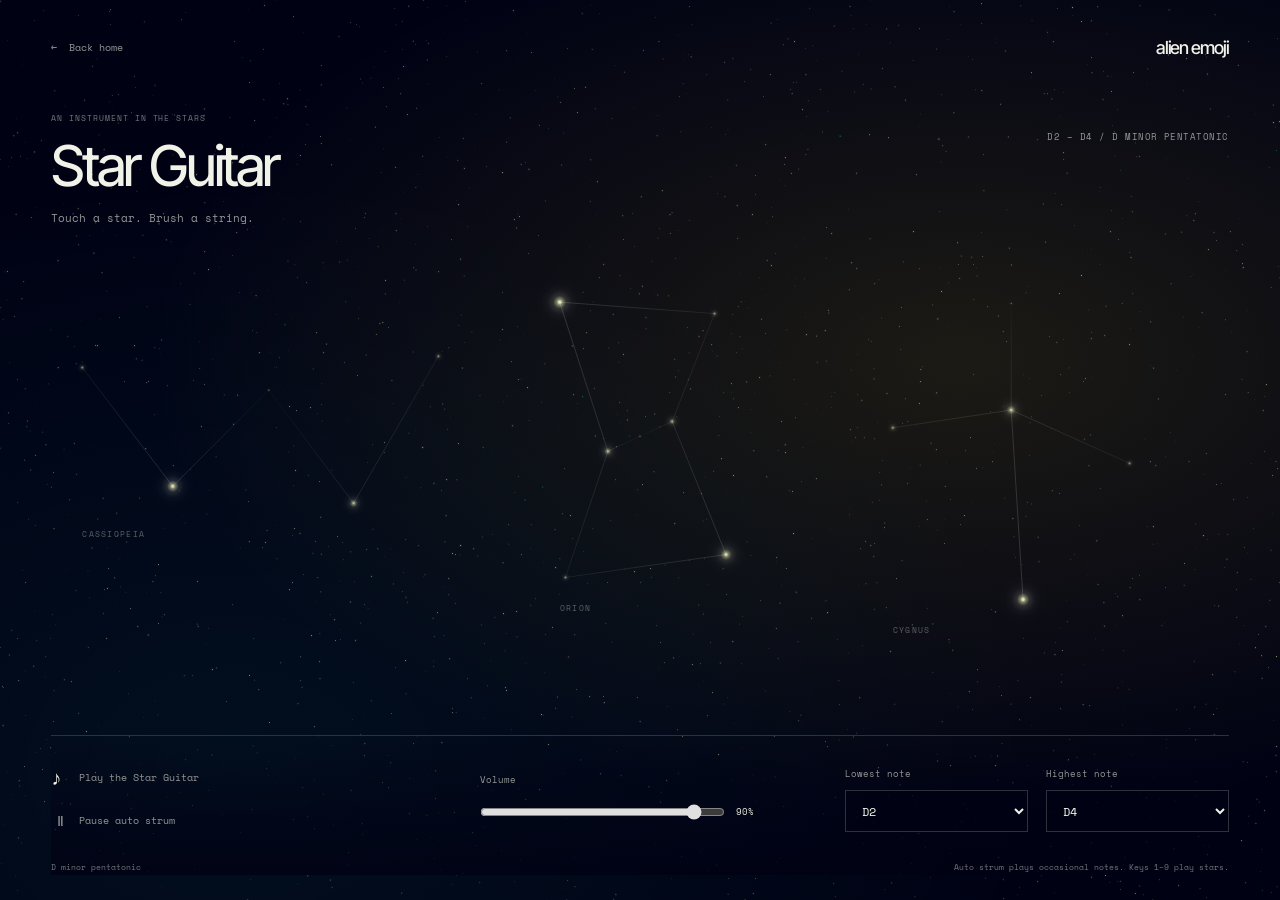
==== star-guitar/index.html @ 74ceb411 "Star Guitar dedicated page, streamlined console, D2–D4 default range - Add static /star-guitar/ inst" ====
<!doctype html>
<html lang="en" class="guitar-route">
<head>
<base href="../">
<meta charset="utf-8">
<meta name="viewport" content="width=device-width,initial-scale=1">
<meta name="theme-color" content="#101611">
<title>Star Guitar — Alien Emoji</title>
<meta name="description" content="An instrument in the stars. Play constellations, brush strings, and make ambient music with the Alien Emoji Star Guitar.">
<link rel="preconnect" href="https://fonts.googleapis.com">
<link rel="preconnect" href="https://fonts.gstatic.com" crossorigin>
<link href="https://fonts.googleapis.com/css2?family=IBM+Plex+Mono:wght@400;500&family=Space+Mono:wght@400&family=Inter+Tight:wght@400;450;500;600;650;700&family=JetBrains+Mono:wght@400;500&display=swap" rel="stylesheet">
<link rel="icon" href="assets/alienemoji-logo.ico">
<link rel="stylesheet" href="styles.css">
<link rel="stylesheet" href="dynamic.css">
<script src="dynamic.js" defer></script>
<link rel="stylesheet" href="star-guitar.css?v=20261025">
<script type="module" src="star-guitar.mjs?v=20261025"></script>
</head>
<body data-page="home">
<div id="site-nav"></div>
<main id="main">
<section class="hero-stage" aria-labelledby="hero-title">
  <canvas class="star-field" aria-hidden="true"></canvas>
  <div class="shell hero-content-new">
    <h1 class="hero-title" id="hero-title">Building the<br>next generation<br>of <span>audio<br class="desktop-break"> experiences.</span></h1>
  </div>
  <div class="hero-bottom">
    <a class="scroll-link" href="#products" aria-label="Scroll to projects"><span class="circle-arrow" aria-hidden="true">↓</span></a>
  </div>
</section>
<section class="work-section" id="products" aria-labelledby="products-title">
  <div class="shell">
    <div class="work-heading reveal"><div><div class="section-kicker micro">01 / Projects</div><h2 id="products-title">Birdsong Forest</h2></div></div>
    <div class="product-carousel reveal" role="region" aria-roledescription="carousel" aria-label="Projects" tabindex="0">
      <div class="product-slides" id="product-slides">
        <article class="product-slide" role="group" aria-roledescription="slide" aria-label="1 of 4: Birdsong Forest" data-title="Birdsong Forest">
          <a class="project-cover cover-birdsong" href="birdsong.html" aria-label="Explore Birdsong Forest"><img src="assets/birdsong-shot-2.png" width="3360" height="2100" alt="A robin perched on a branch in Birdsong Forest’s sunlit woodland" loading="lazy"><span class="project-tag micro">Spatial audio experience / macOS</span><span class="project-arrow" aria-hidden="true">↗</span></a>
          <div class="project-info"><div><p>Listen, follow, and find. An immersive bird-finding experience guided by spatial sound.</p></div><a class="text-link" href="birdsong.html">Explore the forest <span aria-hidden="true">↗</span></a></div>
        </article>
        <article class="product-slide" role="group" aria-roledescription="slide" aria-label="2 of 4: Sleepy Aliens" data-title="Sleepy Aliens">
          <a class="project-cover cover-sleepy" href="sleepy-aliens.html" aria-label="Explore Sleepy Aliens"><img src="assets/sleepy-banner.jpg" alt="A sleeping cow floating in a glowing UFO beam" loading="lazy"><span class="project-tag micro">Ambient lullaby maker / iOS</span><span class="project-arrow" aria-hidden="true">↗</span></a>
          <div class="project-info"><div><p>Make a little space for calm. Lift friendly animals into a glowing UFO beam and compose evolving, ambient music.</p></div><a class="text-link" href="sleepy-aliens.html">Meet the aliens <span aria-hidden="true">↗</span></a></div>
        </article>
        <article class="product-slide" role="group" aria-roledescription="slide" aria-label="3 of 4: Unity ADM Recorder" data-title="Unity ADM Recorder">
          <a class="project-cover cover-adm" href="https://github.com/amaribrahim/unity-adm-recorder" target="_blank" rel="noopener" aria-label="Explore Unity ADM Recorder on GitHub (opens in a new tab)"><img src="assets/unity-adm-recorder.png" width="2820" height="1768" alt="Audio objects positioned in a three-dimensional Unity scene" loading="lazy"><span class="project-tag micro">Unity tool / Working prototype</span><span class="project-arrow" aria-hidden="true">↗</span></a>
          <div class="project-info"><div><p>Capture audio-object movement in Unity, then combine it with your stems to create an ADM BWF file for spatial audio workflows.</p></div><a class="text-link" href="https://github.com/amaribrahim/unity-adm-recorder" target="_blank" rel="noopener">Explore on GitHub <span aria-hidden="true">↗</span></a></div>
        </article>
        <article class="product-slide" role="group" aria-roledescription="slide" aria-label="4 of 4: Serenity Bird Engine" data-title="Serenity Bird Engine">
          <div class="project-cover cover-serenity">
            <div class="development-copy"><div class="section-kicker micro">In the lab / In development</div><h3>Go birding<br>in <span>sound.</span></h3><p>Listen to birds in ever-evolving natural soundscapes. Explore different destinations and discover birds you’re likely to encounter in North America.</p><div class="development-tags"><span>Multiple destinations</span><span>North American birds</span><span>Habitats informed by nature</span></div></div>
            <div class="listening-field" role="img" aria-label="Illustration of a listener surrounded by sparrow, robin, stream and cricket sounds"><div class="field-ring"></div><div class="field-ring"></div><div class="field-ring"></div><div class="field-cross"></div><div class="field-sweep"></div><div class="listener" aria-hidden="true">⌖</div><div class="field-source" style="left:28%;top:21%">Sparrow<small>18 m / NE</small></div><div class="field-source" style="left:71%;top:35%">Robin<small>24 m / E</small></div><div class="field-source" style="left:64%;top:74%">Stream<small>31 m / SE</small></div><div class="field-source" style="left:16%;top:64%">Cricket<small>6 m / SW</small></div><div class="field-caption micro"><span>Listener field</span><span>Illustration / Not live audio</span></div></div>
          </div>
          <div class="project-info"><div><p>Built on Serenity Engine, developed from the technology and design discoveries behind Birdsong.</p></div><span class="project-status micro">In development</span></div>
        </article>
      </div>
      <div class="carousel-controls" hidden><span class="carousel-status micro" aria-live="polite" aria-atomic="true">01 / 04</span><div class="carousel-pagination" aria-label="Choose a project"><button type="button" data-slide="0" aria-label="Show Birdsong Forest" aria-current="true"></button><button type="button" data-slide="1" aria-label="Show Sleepy Aliens"></button><button type="button" data-slide="2" aria-label="Show Unity ADM Recorder"></button><button type="button" data-slide="3" aria-label="Show Serenity Bird Engine"></button></div></div>
    </div>
  </div>
</section>
<section class="services-section" id="services" aria-labelledby="services-title">
  <div class="shell"><div class="section-kicker micro reveal">02 / Services</div><div class="services-grid"><h2 class="reveal" id="services-title">Building custom audio solutions for indies.</h2><div class="services-copy reveal"><p>We build bespoke audio tools and interactive sound systems with game developers and publishers.</p><p class="services-support">Great sound that matches your creative vision.</p><div class="services-line"><span>Audio production &amp; development</span><span aria-hidden="true">01</span></div><div class="services-line"><span>Game sound</span><span aria-hidden="true">02</span></div><div class="services-line"><span>Tools &amp; interactive audio systems</span><span aria-hidden="true">03</span></div><a class="text-link" href="mailto:amar@alienemoji.com">Tell us what you’re building <span aria-hidden="true">↗</span></a></div></div></div>
</section>
<section class="intro-section" id="about" aria-labelledby="about-title">
  <div class="shell"><div class="section-kicker micro reveal">03 / About</div><div class="intro-grid"><h2 class="statement reveal" id="about-title">About us</h2><div class="intro-copy reveal"><p>Alien Emoji is an audio studio led by Amar Ibrahim. With 20 years across audio production, game sound and interactive systems, we connect the technical to the creative.</p><p>Our products are a place to experiment. Our collaborations bring the same curiosity to the worlds you build.</p><a class="text-link" href="https://www.linkedin.com/in/amaribrahim" target="_blank" rel="noopener">Meet Amar <span aria-hidden="true">↗</span></a></div></div></div>
</section>
<section class="contact-new" id="contact" aria-labelledby="contact-title">
  <div class="shell"><div class="contact-top reveal"><div class="section-kicker micro">Have something in mind?</div><p>Tell us about the world you’re building and where sound fits in.</p></div><h2 id="contact-title"><a class="contact-link reveal" href="mailto:amar@alienemoji.com"><span>Say hello.</span><span class="contact-arrow" aria-hidden="true">↗</span></a></h2><a class="contact-email" href="mailto:amar@alienemoji.com">amar@alienemoji.com</a></div>
</section>
</main>
<div id="site-footer"></div>
</body>
</html>
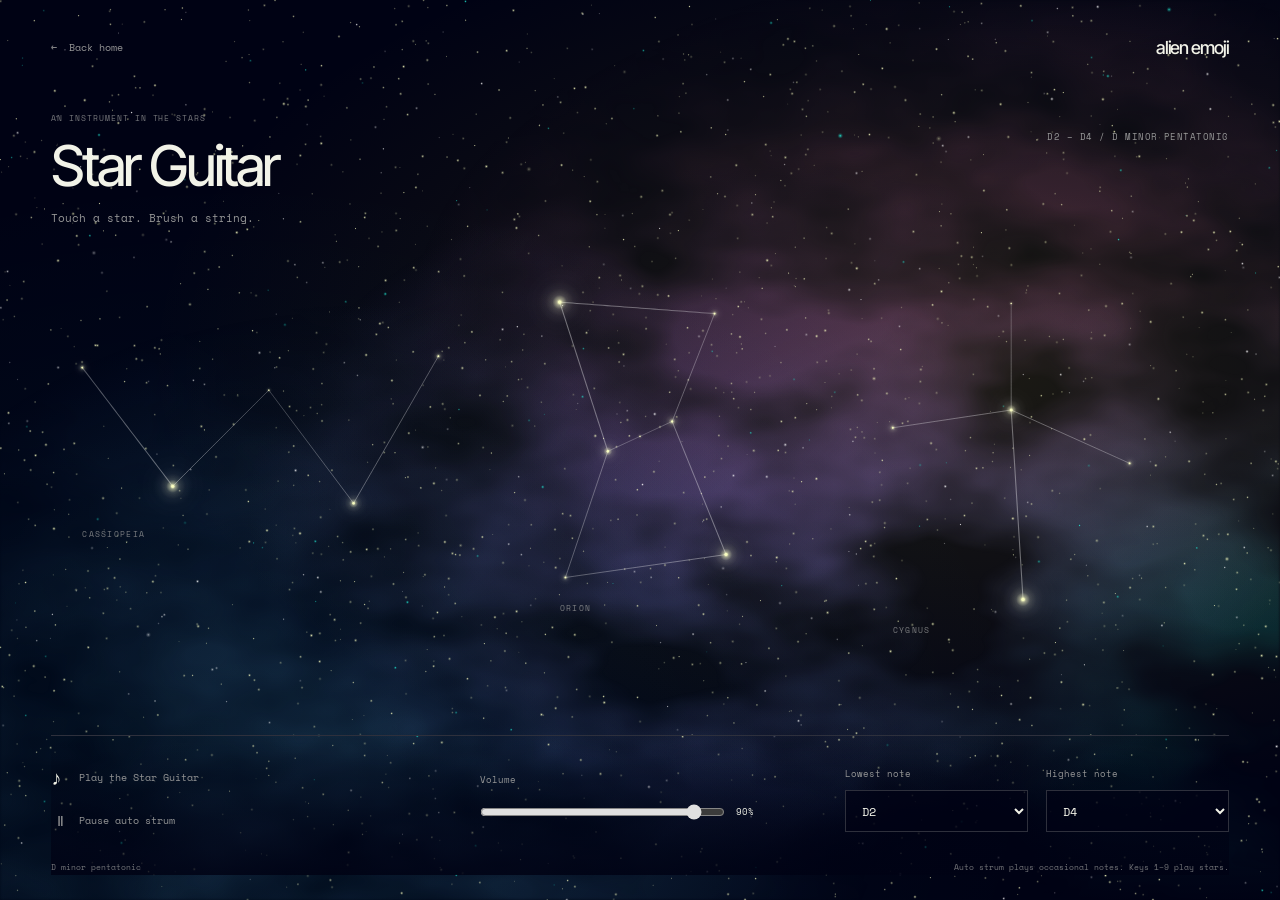
==== commit 476e772f: "Brighten the star scene with soft stars and a nebula backdrop" ====
--- a/star-guitar/index.html
+++ b/star-guitar/index.html
@@ -14,8 +14,8 @@
 <link rel="stylesheet" href="styles.css">
 <link rel="stylesheet" href="dynamic.css">
 <script src="dynamic.js" defer></script>
-<link rel="stylesheet" href="star-guitar.css?v=20261025">
-<script type="module" src="star-guitar.mjs?v=20261025"></script>
+<link rel="stylesheet" href="star-guitar.css?v=20261026">
+<script type="module" src="star-guitar.mjs?v=20261026b"></script>
 </head>
 <body data-page="home">
 <div id="site-nav"></div>
